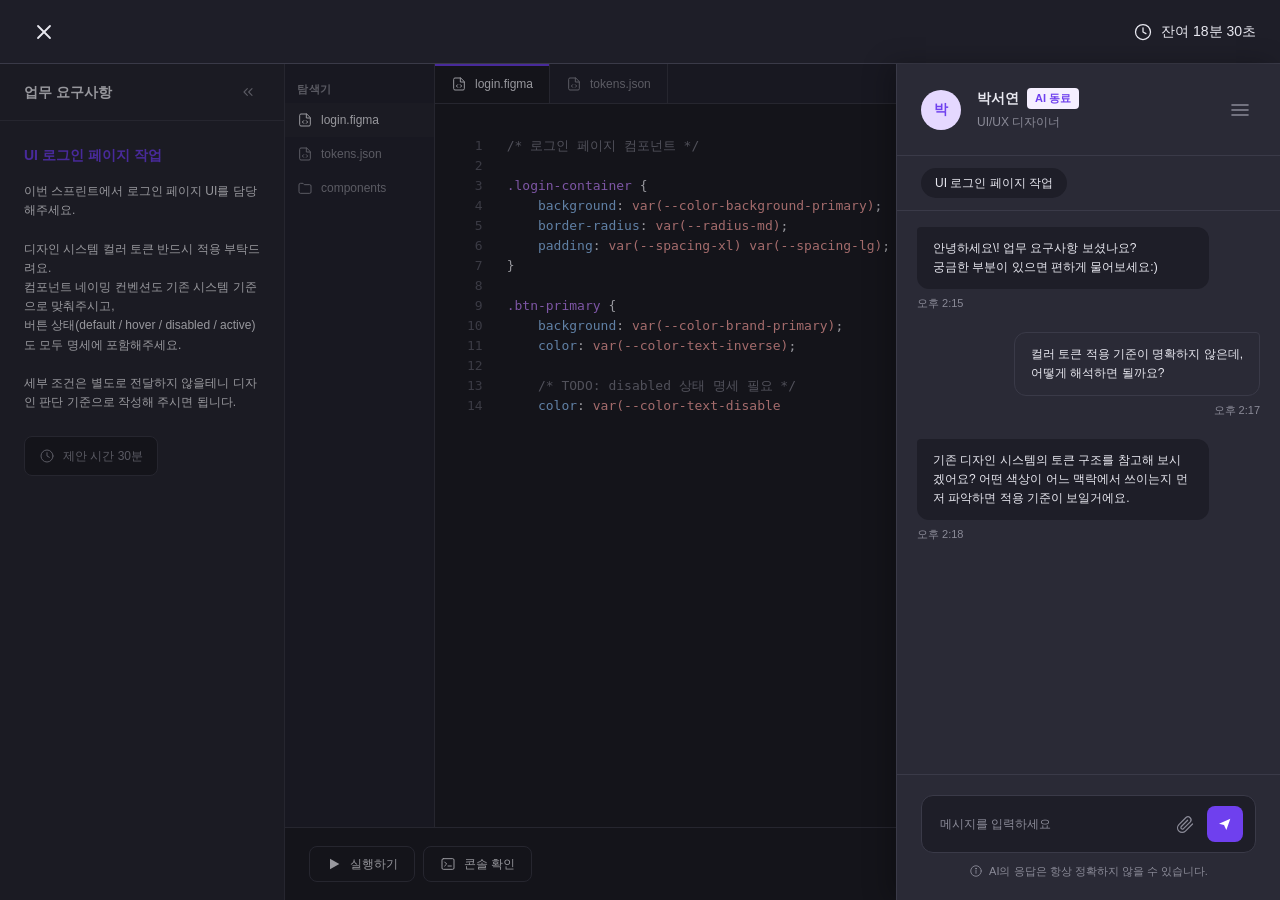
==== AI-chat.html @ 9319af78 "html 파일명 수정" ====
<!DOCTYPE html>
<html lang="ko">
<head>
  <meta charset="UTF-8">
  <meta name="viewport" content="width=device-width, initial-scale=1.0">
  <title>S4 - AI 다이렉트 메시지</title>
  <link rel="stylesheet" href="css/tokens.css">
  <link rel="stylesheet" href="css/common.css">
  <link rel="stylesheet" href="css/s3.css">
  <link rel="stylesheet" href="css/s4.css">
  <link rel="stylesheet" href="css/responsive.css">
</head>
<body>
  <div class="editor-app">
    <header class="editor-navbar">
      <a href="s3-editor.html" class="editor-navbar__close" aria-label="닫기">
        <svg xmlns="http://www.w3.org/2000/svg" class="icon icon-lg" viewBox="0 0 24 24" fill="none" stroke="currentColor" stroke-width="1.8" stroke-linecap="round" stroke-linejoin="round"><line x1="6" y1="6" x2="18" y2="18"/><line x1="18" y1="6" x2="6" y2="18"/></svg>
      </a>
      <div class="editor-navbar__timer">
        <svg xmlns="http://www.w3.org/2000/svg" class="icon" viewBox="0 0 24 24" fill="none" stroke="currentColor" stroke-width="1.5" stroke-linecap="round" stroke-linejoin="round"><circle cx="12" cy="12" r="9"/><polyline points="12 7 12 12 15.5 14"/></svg>
        잔여 18분 30초
      </div>
    </header>

    <div class="editor" style="position: relative;">
      <!-- Requirements Panel -->
      <aside class="editor__req-panel">
        <div class="editor__req-header">
          <h2 class="editor__req-title">업무 요구사항</h2>
          <button class="editor__req-collapse" aria-label="접기">
            <svg xmlns="http://www.w3.org/2000/svg" class="icon icon-sm" viewBox="0 0 24 24" fill="none" stroke="currentColor" stroke-width="1.6" stroke-linecap="round" stroke-linejoin="round"><polyline points="11 17 6 12 11 7"/><polyline points="18 17 13 12 18 7"/></svg>
          </button>
        </div>
        <div class="editor__req-body">
          <h3 class="editor__req-task-title">UI 로그인 페이지 작업</h3>
          <p class="editor__req-task-desc">이번 스프린트에서 로그인 페이지 UI를 담당해주세요.

디자인 시스템 컬러 토큰 반드시 적용 부탁드려요.
컴포넌트 네이밍 컨벤션도 기존 시스템 기준으로 맞춰주시고,
버튼 상태(default / hover / disabled / active)도 모두 명세에 포함해주세요.

세부 조건은 별도로 전달하지 않을테니 디자인 판단 기준으로 작성해 주시면 됩니다.</p>
          <div class="editor__req-time-chip">
            <svg xmlns="http://www.w3.org/2000/svg" class="icon icon-sm" viewBox="0 0 24 24" fill="none" stroke="currentColor" stroke-width="1.5" stroke-linecap="round" stroke-linejoin="round"><circle cx="12" cy="12" r="9"/><polyline points="12 7 12 12 15.5 14"/></svg>
            제안 시간 30분
          </div>
        </div>
      </aside>

      <!-- Main Editor (dimmed) -->
      <section class="editor__main">
        <div class="editor__workspace">
          <nav class="editor__file-tree">
            <div class="editor__file-tree-title">탐색기</div>
            <div class="editor__file-tree-item editor__file-tree-item--active">
              <svg xmlns="http://www.w3.org/2000/svg" class="icon icon-sm" viewBox="0 0 24 24" fill="none" stroke="currentColor" stroke-width="1.5" stroke-linecap="round" stroke-linejoin="round"><path d="M14 3H6a2 2 0 0 0-2 2v14a2 2 0 0 0 2 2h12a2 2 0 0 0 2-2V9zM14 3v6h6"/>
    <path d="m10 13-2 2 2 2m4-4 2 2-2 2"/></svg>
              login.figma
            </div>
            <div class="editor__file-tree-item">
              <svg xmlns="http://www.w3.org/2000/svg" class="icon icon-sm" viewBox="0 0 24 24" fill="none" stroke="currentColor" stroke-width="1.5" stroke-linecap="round" stroke-linejoin="round"><path d="M14 3H6a2 2 0 0 0-2 2v14a2 2 0 0 0 2 2h12a2 2 0 0 0 2-2V9zM14 3v6h6"/>
    <path d="m10 13-2 2 2 2m4-4 2 2-2 2"/></svg>
              tokens.json
            </div>
            <div class="editor__file-tree-item">
              <svg xmlns="http://www.w3.org/2000/svg" class="icon icon-sm" viewBox="0 0 24 24" fill="none" stroke="currentColor" stroke-width="1.5" stroke-linecap="round" stroke-linejoin="round"><path d="M3 7a2 2 0 0 1 2-2h4l2 2h8a2 2 0 0 1 2 2v9a2 2 0 0 1-2 2H5a2 2 0 0 1-2-2z"/></svg>
              components
            </div>
          </nav>

          <div class="editor__pane">
            <div class="editor__tabs">
              <div class="editor__tab editor__tab--active">
                <svg xmlns="http://www.w3.org/2000/svg" class="icon icon-sm" viewBox="0 0 24 24" fill="none" stroke="currentColor" stroke-width="1.5" stroke-linecap="round" stroke-linejoin="round"><path d="M14 3H6a2 2 0 0 0-2 2v14a2 2 0 0 0 2 2h12a2 2 0 0 0 2-2V9zM14 3v6h6"/>
    <path d="m10 13-2 2 2 2m4-4 2 2-2 2"/></svg>
                login.figma
              </div>
              <div class="editor__tab">
                <svg xmlns="http://www.w3.org/2000/svg" class="icon icon-sm" viewBox="0 0 24 24" fill="none" stroke="currentColor" stroke-width="1.5" stroke-linecap="round" stroke-linejoin="round"><path d="M14 3H6a2 2 0 0 0-2 2v14a2 2 0 0 0 2 2h12a2 2 0 0 0 2-2V9zM14 3v6h6"/>
    <path d="m10 13-2 2 2 2m4-4 2 2-2 2"/></svg>
                tokens.json
              </div>
            </div>

            <div class="editor__code-area">
              <div class="editor__code-wrapper">
                <div class="editor__line-numbers">1<br>
2<br>
3<br>
4<br>
5<br>
6<br>
7<br>
8<br>
9<br>
10<br>
11<br>
12<br>
13<br>
14
</div>
                <div class="editor__code"><span class="tok-comment">/* 로그인 페이지 컴포넌트 */</span>

<span class="tok-selector">.login-container</span> {
    <span class="tok-property">background</span>: <span class="tok-value">var(--color-background-primary)</span>;
    <span class="tok-property">border-radius</span>: <span class="tok-value">var(--radius-md)</span>;
    <span class="tok-property">padding</span>: <span class="tok-value">var(--spacing-xl) var(--spacing-lg)</span>;
}

<span class="tok-selector">.btn-primary</span> {
    <span class="tok-property">background</span>: <span class="tok-value">var(--color-brand-primary)</span>;
    <span class="tok-property">color</span>: <span class="tok-value">var(--color-text-inverse)</span>;

    <span class="tok-comment">/* TODO: disabled 상태 명세 필요 */</span>
    <span class="tok-property">color</span>: <span class="tok-value">var(--color-text-disable</span>
</div>
              </div>
            </div>
          </div>
        </div>

        <div class="editor__action-bar">
          <div class="editor__action-group">
            <button class="editor-btn">
              <svg xmlns="http://www.w3.org/2000/svg" class="icon icon-sm" viewBox="0 0 24 24" fill="currentColor"><polygon points="6 4 20 12 6 20 6 4"/></svg>
              실행하기
            </button>
            <button class="editor-btn">
              <svg xmlns="http://www.w3.org/2000/svg" class="icon icon-sm" viewBox="0 0 24 24" fill="none" stroke="currentColor" stroke-width="1.5" stroke-linecap="round" stroke-linejoin="round"><rect x="3" y="4" width="18" height="16" rx="2"/><polyline points="7 9 10 12 7 15"/><line x1="12" y1="15" x2="17" y2="15"/></svg>
              콘솔 확인
            </button>
          </div>
        </div>
      </section>

      <!-- Dim overlay -->
      <div class="editor__dim-overlay"></div>

      <!-- AI Chat Panel -->
      <aside class="aside-chat">
        <header class="aside-chat__header">
          <div class="avatar avatar--purple">박</div>
          <div class="aside-chat__header-info">
            <div class="aside-chat__name-row">
              <span class="aside-chat__name">박서연</span>
              <span class="aside-chat__ai-badge">AI 동료</span>
            </div>
            <div class="aside-chat__role">UI/UX 디자이너</div>
          </div>
          <button class="aside-chat__menu" aria-label="메뉴">
            <svg xmlns="http://www.w3.org/2000/svg" class="icon icon-lg" viewBox="0 0 24 24" fill="none" stroke="currentColor" stroke-width="1.6" stroke-linecap="round" stroke-linejoin="round"><line x1="4" y1="7" x2="20" y2="7"/><line x1="4" y1="12" x2="20" y2="12"/><line x1="4" y1="17" x2="20" y2="17"/></svg>
          </button>
        </header>

        <div class="aside-chat__context-chip">
          <span class="aside-chat__context-chip-inner">UI 로그인 페이지 작업</span>
        </div>

        <div class="aside-chat__body">
          <div class="chat-msg chat-msg--ai">
            <div class="chat-msg__bubble">안녕하세요\! 업무 요구사항 보셨나요?<br>궁금한 부분이 있으면 편하게 물어보세요:)</div>
            <div class="chat-msg__time">오후 2:15</div>
          </div>
          <div class="chat-msg chat-msg--user">
            <div class="chat-msg__bubble">컬러 토큰 적용 기준이 명확하지 않은데,<br>어떻게 해석하면 될까요?</div>
            <div class="chat-msg__time">오후 2:17</div>
          </div>
          <div class="chat-msg chat-msg--ai">
            <div class="chat-msg__bubble">기존 디자인 시스템의 토큰 구조를 참고해 보시겠어요? 어떤 색상이 어느 맥락에서 쓰이는지 먼저 파악하면 적용 기준이 보일거에요.</div>
            <div class="chat-msg__time">오후 2:18</div>
          </div>
        </div>

        <div class="aside-chat__input-bar">
          <div class="aside-chat__input-box">
            <input type="text" class="aside-chat__input" placeholder="메시지를 입력하세요">
            <button class="aside-chat__attach-btn" aria-label="파일 첨부">
              <svg xmlns="http://www.w3.org/2000/svg" class="icon" viewBox="0 0 24 24" fill="none" stroke="currentColor" stroke-width="1.5" stroke-linecap="round" stroke-linejoin="round"><path d="m21 12-8.5 8.5a5.5 5.5 0 1 1-7.8-7.8l8.5-8.5a3.7 3.7 0 0 1 5.2 5.2l-8.5 8.5a1.9 1.9 0 0 1-2.6-2.6l7.8-7.8"/></svg>
            </button>
            <button class="aside-chat__send-btn" aria-label="전송">
              <svg xmlns="http://www.w3.org/2000/svg" class="icon icon-sm" viewBox="0 0 24 24" fill="currentColor"><path d="M3 11.5 20 4 14 21l-3.5-7.5L3 11.5Z"/></svg>
            </button>
          </div>
          <div class="aside-chat__disclaimer">
            <svg xmlns="http://www.w3.org/2000/svg" class="icon icon-xs" viewBox="0 0 24 24" fill="none" stroke="currentColor" stroke-width="1.5" stroke-linecap="round" stroke-linejoin="round"><circle cx="12" cy="12" r="9"/><line x1="12" y1="11" x2="12" y2="16"/><circle cx="12" cy="8" r="0.8" fill="currentColor"/></svg>
            AI의 응답은 항상 정확하지 않을 수 있습니다.
          </div>
        </div>
      </aside>
    </div>
  </div>
  <script src="js/main.js"></script>
</body>
</html>
---- css/tokens.css ----
/* ============================================
   Design Tokens - TEOS (Codeit)
   Figma 기반 컬러/스페이싱/타이포그래피 변수
   ============================================ */

:root {
  /* ---------- Brand Colors ---------- */
  --color-brand-primary: #6F40EE;
  --color-brand-primary-hover: #5A2BD4;
  --color-brand-primary-light: #EDE4FF;
  --color-brand-primary-bg: #F5EFFF;

  /* ---------- Semantic Colors ---------- */
  --color-background-primary: #FFFFFF;
  --color-background-secondary: #F7F8FA;
  --color-background-tertiary: #F2F2F5;
  --color-background-muted: #FAFAFC;

  /* ---------- Text Colors ---------- */
  --color-text-primary: #1E1E25;
  --color-text-secondary: #50505A;
  --color-text-tertiary: #84848F;
  --color-text-disable: #B5B5BE;
  --color-text-inverse: #FFFFFF;
  --color-text-brand: #6F40EE;

  /* ---------- Border Colors ---------- */
  --color-border-default: #E5E5EC;
  --color-border-subtle: #F0F0F3;
  --color-border-strong: #C7C7CF;

  /* ---------- Status Colors ---------- */
  --color-success: #12B76A;
  --color-success-bg: #D8F5E6;
  --color-warning: #F79009;
  --color-warning-bg: #FFEDD5;
  --color-danger: #EF4444;
  --color-danger-bg: #FEE4E2;
  --color-info: #3B82F6;
  --color-info-bg: #E0EFFF;

  /* ---------- Editor Dark Theme ---------- */
  --color-editor-bg: #1E1E28;
  --color-editor-panel: #2A2A36;
  --color-editor-sidebar: #252532;
  --color-editor-border: #3A3A48;
  --color-editor-text: #E8E8F0;
  --color-editor-text-dim: #8B8B98;
  --color-editor-tab-active: #1E1E28;
  --color-editor-tab-inactive: #2A2A36;
  --color-editor-line-number: #5A5A68;
  --color-syntax-comment: #7C7C8A;
  --color-syntax-keyword: #C084FC;
  --color-syntax-property: #93C5FD;
  --color-syntax-value: #FCA5A5;
  --color-syntax-string: #A5D6A7;

  /* ---------- Spacing ---------- */
  --spacing-xs: 4px;
  --spacing-sm: 8px;
  --spacing-md: 12px;
  --spacing-lg: 16px;
  --spacing-xl: 24px;
  --spacing-2xl: 32px;
  --spacing-3xl: 48px;

  /* ---------- Radius ---------- */
  --radius-sm: 4px;
  --radius-md: 8px;
  --radius-lg: 12px;
  --radius-xl: 16px;
  --radius-2xl: 20px;
  --radius-full: 9999px;

  /* ---------- Typography ---------- */
  --font-family-sans: 'Pretendard', -apple-system, BlinkMacSystemFont, 'Noto Sans KR', 'Segoe UI', Roboto, sans-serif;
  --font-family-mono: 'JetBrains Mono', 'Menlo', 'Consolas', monospace;

  --font-size-xs: 11px;
  --font-size-sm: 12px;
  --font-size-md: 14px;
  --font-size-base: 15px;
  --font-size-lg: 16px;
  --font-size-xl: 18px;
  --font-size-2xl: 20px;
  --font-size-3xl: 24px;
  --font-size-4xl: 28px;

  --font-weight-regular: 400;
  --font-weight-medium: 500;
  --font-weight-semibold: 600;
  --font-weight-bold: 700;

  --line-height-tight: 1.2;
  --line-height-normal: 1.5;
  --line-height-relaxed: 1.6;

  /* ---------- Shadow ---------- */
  --shadow-sm: 0 1px 2px rgba(0, 0, 0, 0.04);
  --shadow-md: 0 2px 8px rgba(0, 0, 0, 0.06);
  --shadow-lg: 0 4px 16px rgba(0, 0, 0, 0.08);
  --shadow-xl: 0 8px 24px rgba(0, 0, 0, 0.12);

  /* ---------- Transition ---------- */
  --transition-fast: 0.15s ease;
  --transition-base: 0.2s ease;

  /* ---------- Layout ---------- */
  --layout-gnb-height: 98px;
  --layout-navbar-height: 38px;
  --layout-subgnb-height: 60px;
  --layout-sidebar-width: 222px;
  --layout-max-width: 1280px;
}
---- css/common.css ----
/* ============================================
   Common / Shared Styles (Reset + Components)
   ============================================ */

* { box-sizing: border-box; }

html, body {
  margin: 0;
  padding: 0;
  font-family: var(--font-family-sans);
  font-size: var(--font-size-md);
  color: var(--color-text-primary);
  background: var(--color-background-secondary);
  line-height: var(--line-height-normal);
  -webkit-font-smoothing: antialiased;
  -moz-osx-font-smoothing: grayscale;
}

button { font-family: inherit; cursor: pointer; }

a { color: inherit; text-decoration: none; }

ul { list-style: none; padding: 0; margin: 0; }

.icon { width: 20px; height: 20px; flex-shrink: 0; display: inline-block; }
.icon-sm { width: 16px; height: 16px; }
.icon-xs { width: 14px; height: 14px; }
.icon-lg { width: 24px; height: 24px; }

/* ---------- Layout ---------- */
.app {
  display: flex;
  flex-direction: column;
  min-height: 100vh;
  background: var(--color-background-primary);
}

.app__body {
  display: flex;
  flex: 1;
  min-height: calc(100vh - var(--layout-gnb-height));
}

.app__main {
  flex: 1;
  background: var(--color-background-secondary);
  overflow-x: auto;
}

/* ============================================
   GNB (Global Navigation Bar)
   ============================================ */
.gnb {
  height: var(--layout-gnb-height);
  background: var(--color-background-primary);
  border-bottom: 1px solid var(--color-border-default);
  display: flex;
  flex-direction: column;
}

.gnb__top {
  height: var(--layout-navbar-height);
  padding: 0 24px;
  display: flex;
  align-items: center;
}

.gnb__top .gnb__logo {
  font-size: 18px;
  margin-right: 0;
}

/* 로고 다음의 첫 링크를 오른쪽 끝으로 밀어 로고는 좌측, 유틸리티는 우측 정렬 */
.gnb__logo + .gnb__top-link { margin-left: auto; }

.gnb__top-link {
  font-size: var(--font-size-sm);
  color: var(--color-text-tertiary);
  margin-left: 16px;
}
.gnb__top-link:hover { color: var(--color-text-primary); }

.gnb__main {
  width: 100%;
  height: var(--layout-subgnb-height);
  padding: 0 24px;
  display: flex;
  align-items: center;
  gap: 24px;
}

/* 메뉴(.gnb__menu)를 오른쪽으로 밀어 멤버십 안내 버튼(.gnb__actions) 바로 좌측에 붙이고,
   메뉴와 액션 사이 간격을 20px로 맞춤 (gnb__main gap 24px - 4px = 20px) */
.gnb__menu { margin-left: auto; }
.gnb__menu + .gnb__actions { margin-left: -4px; }

.gnb__logo {
  font-size: 22px;
  font-weight: var(--font-weight-bold);
  color: var(--color-brand-primary);
  letter-spacing: -0.5px;
  margin-right: 8px;
}
.gnb__logo::after { content: ':'; color: var(--color-brand-primary); }

.gnb__dropdown {
  display: flex;
  align-items: center;
  gap: 4px;
  font-size: var(--font-size-md);
  color: var(--color-text-primary);
  font-weight: var(--font-weight-medium);
  background: none;
  border: none;
  padding: 6px 8px;
  border-radius: var(--radius-md);
  transition: background var(--transition-fast);
}
.gnb__dropdown:hover { background: var(--color-background-tertiary); }
.gnb__dropdown .icon { width: 14px; height: 14px; color: var(--color-text-tertiary); }

.gnb__tag {
  background: var(--color-brand-primary-bg);
  color: var(--color-brand-primary);
  font-size: var(--font-size-xs);
  font-weight: var(--font-weight-semibold);
  padding: 4px 8px;
  border-radius: var(--radius-sm);
  margin-right: 4px;
}
.gnb__tag-label { color: var(--color-text-primary); font-weight: var(--font-weight-semibold); font-size: var(--font-size-sm); }
/* 국비 태그와 단기 완성 사이 간격 8px: gnb__main gap(24px) + .gnb__tag margin-right(4px) + (-20px) = 8px */
.gnb__tag + .gnb__tag-label { margin-left: -20px; }

.gnb__search {
  flex: 1;
  max-width: 420px;
  position: relative;
}
.gnb__search-input {
  width: 100%;
  height: 40px;
  background: var(--color-background-secondary);
  border: 1px solid transparent;
  border-radius: var(--radius-md);
  padding: 0 12px 0 40px;
  font-size: var(--font-size-md);
  color: var(--color-text-primary);
  outline: none;
  transition: all var(--transition-fast);
}
.gnb__search-input::placeholder { color: var(--color-text-tertiary); }
.gnb__search-input:focus {
  background: var(--color-background-primary);
  border-color: var(--color-brand-primary);
}
.gnb__search-icon {
  position: absolute;
  left: 14px;
  top: 50%;
  transform: translateY(-50%);
  color: var(--color-text-tertiary);
  pointer-events: none;
}

.gnb__menu {
  display: flex;
  gap: 20px;
  align-items: center;
}
.gnb__menu-link {
  font-size: var(--font-size-md);
  color: var(--color-text-primary);
  font-weight: var(--font-weight-medium);
  padding: 6px 4px;
  transition: color var(--transition-fast);
}
.gnb__menu-link:hover { color: var(--color-brand-primary); }

.gnb__actions {
  display: flex;
  align-items: center;
  gap: 16px;
}
.gnb__btn-primary {
  height: 36px;
  padding: 0 14px;
  background: var(--color-brand-primary);
  color: var(--color-text-inverse);
  border: none;
  border-radius: var(--radius-md);
  font-size: var(--font-size-md);
  font-weight: var(--font-weight-semibold);
  transition: background var(--transition-fast);
}
.gnb__btn-primary:hover { background: var(--color-brand-primary-hover); }

.gnb__icon-btn {
  width: 36px;
  height: 36px;
  border: none;
  background: none;
  color: var(--color-text-secondary);
  display: inline-flex;
  align-items: center;
  justify-content: center;
  border-radius: var(--radius-md);
  position: relative;
  transition: background var(--transition-fast);
}
.gnb__icon-btn:hover { background: var(--color-background-tertiary); }

.gnb__avatar {
  width: 36px;
  height: 36px;
  border-radius: var(--radius-full);
  background: #D9D9E1;
  display: inline-flex;
  align-items: center;
  justify-content: center;
  color: #fff;
  font-weight: var(--font-weight-semibold);
}

/* ============================================
   Sidebar
   ============================================ */
.sidebar {
  width: var(--layout-sidebar-width);
  background: var(--color-background-primary);
  border-right: 1px solid var(--color-border-default);
  padding: 24px 16px;
  flex-shrink: 0;
}

.sidebar__item {
  display: flex;
  align-items: center;
  gap: 12px;
  height: 40px;
  padding: 0 16px;
  border-radius: var(--radius-md);
  color: var(--color-text-secondary);
  font-size: var(--font-size-md);
  font-weight: var(--font-weight-medium);
  cursor: pointer;
  margin-bottom: 4px;
  transition: background var(--transition-fast), color var(--transition-fast);
}
.sidebar__item:hover { background: var(--color-background-secondary); color: var(--color-text-primary); }
.sidebar__item--active {
  background: var(--color-brand-primary-bg);
  color: var(--color-brand-primary);
  font-weight: var(--font-weight-semibold);
}
.sidebar__item .icon { color: inherit; }
.sidebar__badge {
  margin-left: auto;
  min-width: 18px;
  height: 18px;
  padding: 0 6px;
  background: var(--color-brand-primary);
  color: var(--color-text-inverse);
  border-radius: var(--radius-full);
  font-size: var(--font-size-xs);
  font-weight: var(--font-weight-bold);
  display: inline-flex;
  align-items: center;
  justify-content: center;
}

/* ============================================
   Buttons
   ============================================ */
.btn {
  display: inline-flex;
  align-items: center;
  justify-content: center;
  gap: 8px;
  padding: 0 16px;
  height: 40px;
  border-radius: var(--radius-md);
  font-size: var(--font-size-md);
  font-weight: var(--font-weight-semibold);
  border: 1px solid transparent;
  background: transparent;
  cursor: pointer;
  transition: all var(--transition-fast);
  white-space: nowrap;
}

.btn--primary { background: var(--color-brand-primary); color: var(--color-text-inverse); }
.btn--primary:hover { background: var(--color-brand-primary-hover); }

.btn--secondary {
  background: var(--color-background-primary);
  color: var(--color-text-primary);
  border-color: var(--color-border-default);
}
.btn--secondary:hover { border-color: var(--color-brand-primary); color: var(--color-brand-primary); }

.btn--ghost { background: transparent; color: var(--color-text-secondary); }
.btn--ghost:hover { background: var(--color-background-tertiary); color: var(--color-text-primary); }

.btn--sm { height: 32px; padding: 0 12px; font-size: var(--font-size-sm); }
.btn--lg { height: 48px; padding: 0 24px; font-size: var(--font-size-lg); }
.btn--pill { border-radius: var(--radius-full); }

/* ============================================
   Avatar
   ============================================ */
.avatar {
  width: 40px;
  height: 40px;
  border-radius: var(--radius-full);
  display: inline-flex;
  align-items: center;
  justify-content: center;
  font-size: var(--font-size-md);
  font-weight: var(--font-weight-bold);
  color: var(--color-text-inverse);
  flex-shrink: 0;
}
.avatar--sm { width: 32px; height: 32px; font-size: var(--font-size-sm); }
.avatar--lg { width: 48px; height: 48px; font-size: var(--font-size-lg); }
.avatar--blue { background: #C9DDFF; color: #3B6DE0; }
.avatar--purple { background: #E5D8FF; color: #6F40EE; }
.avatar--green { background: #CBEFDC; color: #12B76A; }
.avatar--orange { background: #FFDBB0; color: #E07E00; }
.avatar--gray { background: #E5E5EC; color: #50505A; }

/* ============================================
   Chips / Tags
   ============================================ */
.chip {
  display: inline-flex;
  align-items: center;
  gap: 4px;
  padding: 6px 12px;
  border: 1px solid var(--color-border-default);
  border-radius: var(--radius-full);
  background: var(--color-background-primary);
  font-size: var(--font-size-sm);
  color: var(--color-text-secondary);
  font-weight: var(--font-weight-medium);
  cursor: pointer;
  transition: all var(--transition-fast);
}
.chip:hover { border-color: var(--color-brand-primary); color: var(--color-brand-primary); }
.chip--active { background: var(--color-brand-primary-bg); color: var(--color-brand-primary); border-color: var(--color-brand-primary-light); }

.tag {
  display: inline-flex;
  align-items: center;
  padding: 2px 8px;
  font-size: var(--font-size-xs);
  font-weight: var(--font-weight-semibold);
  border-radius: var(--radius-sm);
  line-height: 1.5;
}
.tag--success { background: var(--color-success-bg); color: var(--color-success); }
.tag--warning { background: var(--color-warning-bg); color: var(--color-warning); }
.tag--info { background: var(--color-info-bg); color: var(--color-info); }
.tag--brand { background: var(--color-brand-primary-bg); color: var(--color-brand-primary); }
.tag--neutral { background: var(--color-background-tertiary); color: var(--color-text-secondary); }

/* ============================================
   Card
   ============================================ */
.card {
  background: var(--color-background-primary);
  border: 1px solid var(--color-border-default);
  border-radius: var(--radius-lg);
}

/* ============================================
   Tabs (Status Tabs)
   ============================================ */
.tabs {
  display: flex;
  gap: 8px;
  border-bottom: 1px solid var(--color-border-default);
}
.tabs__item {
  padding: 10px 20px;
  font-size: var(--font-size-md);
  font-weight: var(--font-weight-medium);
  color: var(--color-text-tertiary);
  border-bottom: 2px solid transparent;
  cursor: pointer;
  transition: all var(--transition-fast);
}
.tabs__item:hover { color: var(--color-text-primary); }
.tabs__item--active {
  color: var(--color-brand-primary);
  border-bottom-color: var(--color-brand-primary);
  font-weight: var(--font-weight-semibold);
}

/* ============================================
   Misc utility
   ============================================ */
.divider { height: 1px; background: var(--color-border-default); width: 100%; }
.text-muted { color: var(--color-text-tertiary); }
.text-meta { font-size: var(--font-size-sm); color: var(--color-text-tertiary); }
---- css/s3.css ----
/* ============================================
   S3 - Editor (에디터) + S4 shared
   ============================================ */

.editor-app {
  height: 100vh;
  min-height: 100vh;
  display: flex;
  flex-direction: column;
  background: var(--color-editor-bg);
  color: var(--color-editor-text);
  font-family: var(--font-family-sans);
}

.editor-navbar {
  height: 64px;
  padding: 0 24px;
  display: flex;
  align-items: center;
  justify-content: space-between;
  border-bottom: 1px solid var(--color-editor-border);
  background: var(--color-editor-bg);
  flex-shrink: 0;
}

.editor-navbar__close {
  width: 40px;
  height: 40px;
  display: inline-flex;
  align-items: center;
  justify-content: center;
  background: none;
  border: none;
  color: var(--color-editor-text);
  border-radius: var(--radius-md);
  cursor: pointer;
  transition: background var(--transition-fast);
}
.editor-navbar__close:hover { background: var(--color-editor-panel); }

.editor-navbar__timer {
  display: inline-flex;
  align-items: center;
  gap: 8px;
  color: var(--color-editor-text);
  font-size: var(--font-size-md);
  font-weight: var(--font-weight-medium);
}

.editor {
  flex: 1;
  display: flex;
  min-height: 0;
}

/* Left: Requirements panel */
.editor__req-panel {
  width: 285px;
  background: var(--color-editor-panel);
  border-right: 1px solid var(--color-editor-border);
  display: flex;
  flex-direction: column;
  flex-shrink: 0;
}

.editor__req-header {
  padding: 16px 24px;
  display: flex;
  align-items: center;
  justify-content: space-between;
  border-bottom: 1px solid var(--color-editor-border);
}
.editor__req-title {
  font-size: var(--font-size-md);
  font-weight: var(--font-weight-semibold);
  color: var(--color-editor-text);
  margin: 0;
}
.editor__req-collapse {
  background: none;
  border: none;
  color: var(--color-editor-text-dim);
  cursor: pointer;
  padding: 4px;
  display: inline-flex;
  align-items: center;
  justify-content: center;
  border-radius: var(--radius-sm);
}
.editor__req-collapse:hover { background: var(--color-editor-bg); color: var(--color-editor-text); }

.editor__req-body {
  padding: 24px;
  flex: 1;
  overflow-y: auto;
}

.editor__req-task-title {
  color: var(--color-brand-primary);
  font-size: var(--font-size-md);
  font-weight: var(--font-weight-bold);
  margin: 0 0 16px;
}
.editor__req-task-desc {
  font-size: var(--font-size-sm);
  color: var(--color-editor-text);
  line-height: var(--line-height-relaxed);
  margin: 0 0 24px;
  white-space: pre-line;
}

.editor__req-time-chip {
  display: inline-flex;
  align-items: center;
  gap: 8px;
  padding: 10px 14px;
  background: var(--color-editor-bg);
  border: 1px solid var(--color-editor-border);
  border-radius: var(--radius-md);
  color: var(--color-editor-text-dim);
  font-size: var(--font-size-sm);
}

/* Middle: Code editor */
.editor__main {
  flex: 1;
  display: flex;
  flex-direction: column;
  min-width: 0;
  background: var(--color-editor-bg);
}

.editor__file-tree {
  width: 150px;
  background: var(--color-editor-sidebar);
  border-right: 1px solid var(--color-editor-border);
  flex-shrink: 0;
  padding: 12px 0;
}
.editor__file-tree-title {
  padding: 5px 12px;
  font-size: var(--font-size-xs);
  color: var(--color-editor-text-dim);
  text-transform: uppercase;
  letter-spacing: 0.5px;
  font-weight: var(--font-weight-semibold);
}
.editor__file-tree-item {
  display: flex;
  align-items: center;
  gap: 8px;
  padding: 8px 12px;
  font-size: var(--font-size-sm);
  color: var(--color-editor-text-dim);
  cursor: pointer;
  transition: background var(--transition-fast);
}
.editor__file-tree-item:hover { background: var(--color-editor-panel); color: var(--color-editor-text); }
.editor__file-tree-item--active { color: var(--color-editor-text); background: var(--color-editor-panel); }

/* Row wrapper: tree + pane */
.editor__workspace {
  flex: 1;
  display: flex;
  min-height: 0;
}

.editor__pane {
  flex: 1;
  display: flex;
  flex-direction: column;
  min-width: 0;
}

.editor__tabs {
  height: 40px;
  display: flex;
  border-bottom: 1px solid var(--color-editor-border);
  background: var(--color-editor-sidebar);
  flex-shrink: 0;
}
.editor__tab {
  padding: 0 16px;
  display: inline-flex;
  align-items: center;
  gap: 8px;
  font-size: var(--font-size-sm);
  color: var(--color-editor-text-dim);
  cursor: pointer;
  border-right: 1px solid var(--color-editor-border);
  transition: background var(--transition-fast);
  position: relative;
}
.editor__tab:hover { background: var(--color-editor-panel); }
.editor__tab--active {
  background: var(--color-editor-tab-active);
  color: var(--color-editor-text);
}
.editor__tab--active::after {
  content: '';
  position: absolute;
  left: 0; right: 0; top: 0;
  height: 2px;
  background: var(--color-brand-primary);
}

.editor__code-area {
  flex: 1;
  padding: 32px;
  font-family: var(--font-family-mono);
  font-size: 13px;
  line-height: 20px;
  overflow: auto;
  position: relative;
  color: var(--color-editor-text);
}

.editor__code-wrapper {
  display: flex;
  gap: 24px;
}
.editor__line-numbers {
  color: var(--color-editor-line-number);
  text-align: right;
  user-select: none;
  flex-shrink: 0;
}
.editor__code { flex: 1; white-space: pre; }
.editor__code .tok-comment { color: var(--color-syntax-comment); }
.editor__code .tok-selector { color: var(--color-syntax-keyword); }
.editor__code .tok-property { color: var(--color-syntax-property); }
.editor__code .tok-value { color: var(--color-syntax-value); }
.editor__code .tok-string { color: var(--color-syntax-string); }

.editor__floating-ai {
  position: absolute;
  right: 32px;
  bottom: 32px;
  display: inline-flex;
  align-items: center;
  gap: 10px;
  padding: 12px 16px 12px 20px;
  background: var(--color-brand-primary);
  color: #fff;
  border-radius: var(--radius-full);
  border: none;
  font-size: var(--font-size-md);
  font-weight: var(--font-weight-semibold);
  cursor: pointer;
  box-shadow: 0 6px 20px rgba(111, 64, 238, 0.4);
  transition: all var(--transition-fast);
  z-index: 5;
}
.editor__floating-ai:hover { background: var(--color-brand-primary-hover); transform: translateY(-1px); }
.editor__floating-ai-bubble {
  width: 32px;
  height: 32px;
  border-radius: var(--radius-full);
  background: rgba(255, 255, 255, 0.2);
  display: inline-flex;
  align-items: center;
  justify-content: center;
}

/* Bottom action bar */
.editor__action-bar {
  height: 73px;
  padding: 16px 24px;
  display: flex;
  align-items: center;
  justify-content: space-between;
  border-top: 1px solid var(--color-editor-border);
  background: var(--color-editor-bg);
  flex-shrink: 0;
}
.editor__action-group { display: flex; gap: 8px; }

.editor-btn {
  display: inline-flex;
  align-items: center;
  gap: 8px;
  height: 36px;
  padding: 0 16px;
  border-radius: var(--radius-md);
  border: 1px solid var(--color-editor-border);
  background: transparent;
  color: var(--color-editor-text);
  font-size: var(--font-size-sm);
  font-weight: var(--font-weight-medium);
  cursor: pointer;
  transition: all var(--transition-fast);
}
.editor-btn:hover { background: var(--color-editor-panel); border-color: var(--color-editor-text-dim); }

.editor-btn--primary {
  background: var(--color-brand-primary);
  border-color: var(--color-brand-primary);
  color: #fff;
  height: 40px;
  font-size: var(--font-size-md);
  font-weight: var(--font-weight-semibold);
}
.editor-btn--primary:hover { background: var(--color-brand-primary-hover); border-color: var(--color-brand-primary-hover); }

.editor-btn--ghost {
  border-color: var(--color-editor-border);
  height: 40px;
  font-size: var(--font-size-md);
}
---- css/s4.css ----
/* ============================================
   S4 - AI Direct Message (extends s3)
   ============================================ */

.editor__dim-overlay {
  position: absolute;
  inset: 0;
  background: rgba(0, 0, 0, 0.35);
  pointer-events: none;
  z-index: 10;
}

.aside-chat {
  position: absolute;
  right: 0;
  top: 0;
  bottom: 0;
  width: 384px;
  background: var(--color-editor-panel);
  border-left: 1px solid var(--color-editor-border);
  display: flex;
  flex-direction: column;
  z-index: 20;
  box-shadow: -8px 0 24px rgba(0, 0, 0, 0.25);
}

.aside-chat__header {
  padding: 24px;
  display: flex;
  align-items: center;
  gap: 16px;
  border-bottom: 1px solid var(--color-editor-border);
}
.aside-chat__header-info { flex: 1; }
.aside-chat__name-row {
  display: flex;
  align-items: center;
  gap: 8px;
  margin-bottom: 4px;
}
.aside-chat__name {
  font-size: var(--font-size-md);
  font-weight: var(--font-weight-bold);
  color: var(--color-editor-text);
}
.aside-chat__ai-badge {
  background: var(--color-brand-primary-bg);
  color: var(--color-brand-primary);
  font-size: var(--font-size-xs);
  font-weight: var(--font-weight-bold);
  padding: 2px 8px;
  border-radius: var(--radius-sm);
}
.aside-chat__role {
  font-size: var(--font-size-sm);
  color: var(--color-editor-text-dim);
}
.aside-chat__menu {
  background: none;
  border: none;
  color: var(--color-editor-text-dim);
  cursor: pointer;
  padding: 4px;
  display: inline-flex;
}
.aside-chat__menu:hover { color: var(--color-editor-text); }

.aside-chat__context-chip {
  padding: 12px 24px;
  border-bottom: 1px solid var(--color-editor-border);
}
.aside-chat__context-chip-inner {
  display: inline-flex;
  align-items: center;
  padding: 6px 14px;
  border-radius: var(--radius-full);
  background: var(--color-editor-bg);
  color: var(--color-editor-text);
  font-size: var(--font-size-sm);
}

.aside-chat__body {
  flex: 1;
  padding: 16px 20px;
  overflow-y: auto;
  display: flex;
  flex-direction: column;
  gap: 20px;
}

.chat-msg { max-width: 85%; }
.chat-msg__bubble {
  padding: 12px 16px;
  border-radius: var(--radius-lg);
  font-size: var(--font-size-sm);
  line-height: var(--line-height-relaxed);
}
.chat-msg__time {
  font-size: var(--font-size-xs);
  color: var(--color-editor-text-dim);
  margin-top: 6px;
}

.chat-msg--ai .chat-msg__bubble {
  background: var(--color-editor-bg);
  color: var(--color-editor-text);
  border-top-left-radius: var(--radius-sm);
}

.chat-msg--user {
  align-self: flex-end;
}
.chat-msg--user .chat-msg__bubble {
  background: transparent;
  color: var(--color-editor-text);
  border: 1px solid var(--color-editor-border);
  border-top-right-radius: var(--radius-sm);
}
.chat-msg--user .chat-msg__time { text-align: right; }

.aside-chat__input-bar {
  padding: 20px 24px 16px;
  border-top: 1px solid var(--color-editor-border);
}
.aside-chat__input-box {
  background: var(--color-editor-bg);
  border: 1px solid var(--color-editor-border);
  border-radius: var(--radius-lg);
  padding: 10px 12px 10px 16px;
  display: flex;
  align-items: center;
  gap: 8px;
}
.aside-chat__input {
  flex: 1;
  background: none;
  border: none;
  outline: none;
  color: var(--color-editor-text);
  font-size: var(--font-size-sm);
  font-family: inherit;
}
.aside-chat__input::placeholder { color: var(--color-editor-text-dim); }

.aside-chat__attach-btn {
  background: none;
  border: none;
  color: var(--color-editor-text-dim);
  cursor: pointer;
  padding: 4px;
  display: inline-flex;
}
.aside-chat__send-btn {
  width: 36px;
  height: 36px;
  border-radius: var(--radius-md);
  background: var(--color-brand-primary);
  color: #fff;
  border: none;
  display: inline-flex;
  align-items: center;
  justify-content: center;
  cursor: pointer;
  transition: background var(--transition-fast);
}
.aside-chat__send-btn:hover { background: var(--color-brand-primary-hover); }

.aside-chat__disclaimer {
  margin-top: 10px;
  text-align: center;
  font-size: var(--font-size-xs);
  color: var(--color-editor-text-dim);
  display: inline-flex;
  align-items: center;
  gap: 6px;
  width: 100%;
  justify-content: center;
}
---- css/responsive.css ----
/* ============================================
   Responsive - Mobile/Tablet adaptations
   ============================================ */

/* Tablet & below */
@media (max-width: 1024px) {
  .gnb__menu { gap: 12px; }
  .gnb__menu-link { font-size: var(--font-size-sm); }
  .gnb__top-link { display: none; }
  .gnb__search { max-width: 280px; }
}

/* Small tablet */
@media (max-width: 840px) {
  .gnb__top { display: none; }
  .gnb { height: var(--layout-subgnb-height); }
  :root { --layout-gnb-height: 60px; }
  .gnb__main { gap: 12px; padding: 0 16px; }
  .gnb__dropdown, .gnb__tag { display: none; }
  .gnb__menu { display: none; }

  .sidebar {
    position: fixed;
    left: 0;
    top: var(--layout-gnb-height);
    bottom: 0;
    z-index: 50;
    transform: translateX(-100%);
    transition: transform var(--transition-base);
  }
  .sidebar.is-open { transform: translateX(0); }

  .app__body { flex-direction: column; }
}

/* Mobile */
@media (max-width: 640px) {
  .gnb__search { max-width: none; flex: 1; }
  .gnb__main > :not(.gnb__logo):not(.gnb__search):not(.gnb__actions) { display: none; }
  .gnb__actions .gnb__btn-primary { display: none; }

  /* Pages */
  .page-content { padding: 16px \!important; }

  /* S1 */
  .inbox__header { padding: 0 \!important; }
  .inbox__item { flex-wrap: wrap; }
  .inbox__item-meta { width: 100%; justify-content: flex-end; margin-top: 8px; }

  /* S2/S5 */
  .detail { padding: 16px \!important; }
  .detail-card { margin: 0 \!important; }
  .cta-bar { flex-direction: column; align-items: stretch \!important; gap: 16px; }

  /* S3/S4 Editor - becomes single column */
  .editor { flex-direction: column \!important; height: auto \!important; }
  .editor__req-panel { width: 100% \!important; height: auto \!important; }
  .editor__file-tree { display: none; }
  .editor__main { min-height: 400px; }

  /* S4 chat */
  .aside-chat {
    position: fixed \!important;
    inset: 0;
    width: 100% \!important;
  }

  /* S6 portfolio */
  .portfolio__stat-row { grid-template-columns: 1fr \!important; }
  .portfolio__strengths-row { grid-template-columns: 1fr \!important; }
  .portfolio__progress-row { grid-template-columns: 1fr \!important; }
}
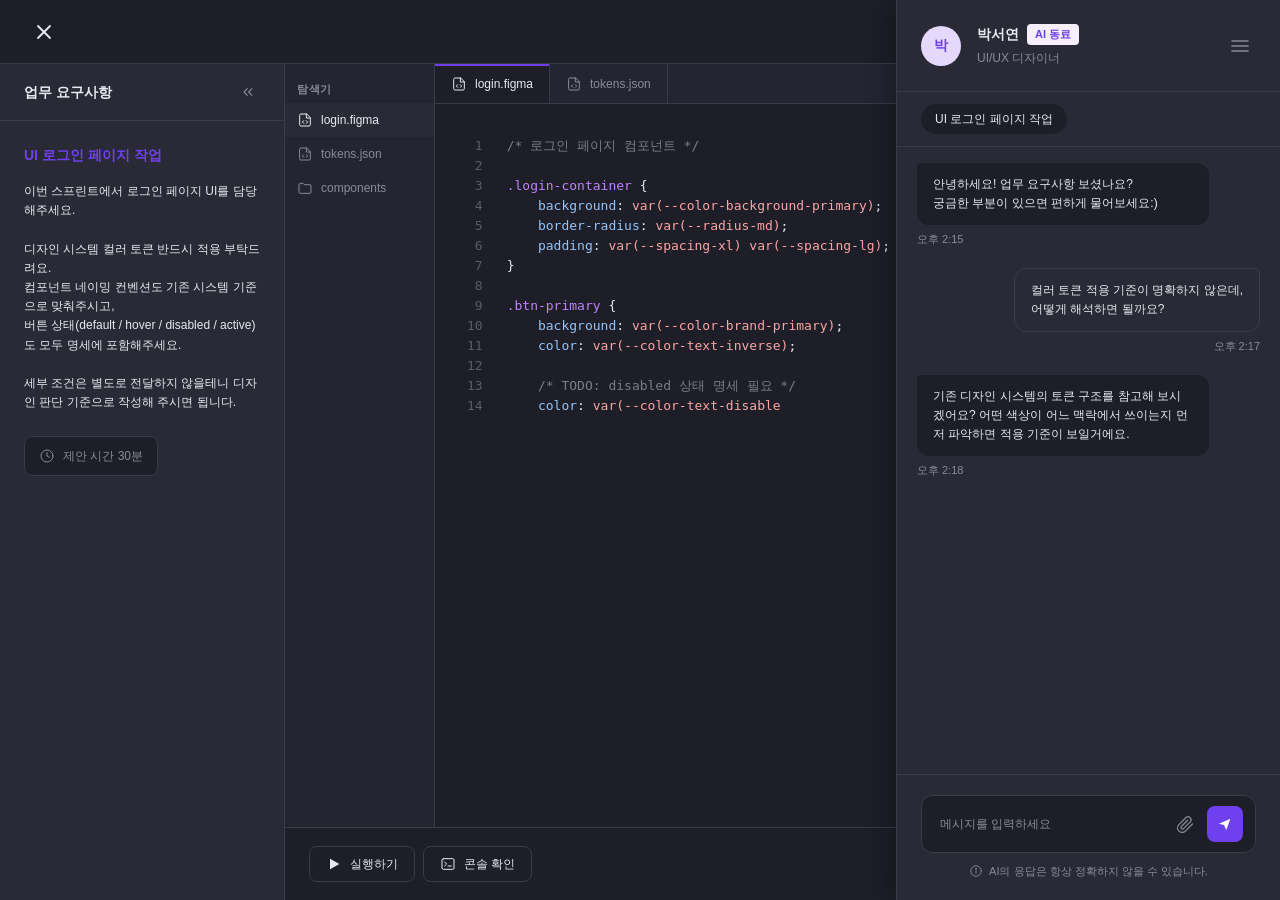
==== commit eeded395: "html 수정" ====
--- a/AI-chat.html
+++ b/AI-chat.html
@@ -3,7 +3,7 @@
 <head>
   <meta charset="UTF-8">
   <meta name="viewport" content="width=device-width, initial-scale=1.0">
-  <title>S4 - AI 다이렉트 메시지</title>
+  <title>AI 실무 시뮬레이터</title>
   <link rel="stylesheet" href="css/tokens.css">
   <link rel="stylesheet" href="css/common.css">
   <link rel="stylesheet" href="css/s3.css">
@@ -12,8 +12,9 @@
 </head>
 <body>
   <div class="editor-app">
+    <!-- NavBar -->
     <header class="editor-navbar">
-      <a href="s3-editor.html" class="editor-navbar__close" aria-label="닫기">
+      <a href="index.html" class="editor-navbar__close" aria-label="닫기">
         <svg xmlns="http://www.w3.org/2000/svg" class="icon icon-lg" viewBox="0 0 24 24" fill="none" stroke="currentColor" stroke-width="1.8" stroke-linecap="round" stroke-linejoin="round"><line x1="6" y1="6" x2="18" y2="18"/><line x1="18" y1="6" x2="6" y2="18"/></svg>
       </a>
       <div class="editor-navbar__timer">
@@ -22,7 +23,8 @@
       </div>
     </header>
 
-    <div class="editor" style="position: relative;">
+    <!-- Body -->
+    <div class="editor">
       <!-- Requirements Panel -->
       <aside class="editor__req-panel">
         <div class="editor__req-header">
@@ -47,9 +49,10 @@
         </div>
       </aside>
 
-      <!-- Main Editor (dimmed) -->
+      <!-- Main Editor -->
       <section class="editor__main">
         <div class="editor__workspace">
+          <!-- File Tree -->
           <nav class="editor__file-tree">
             <div class="editor__file-tree-title">탐색기</div>
             <div class="editor__file-tree-item editor__file-tree-item--active">
@@ -68,6 +71,7 @@
             </div>
           </nav>
 
+          <!-- Code Pane -->
           <div class="editor__pane">
             <div class="editor__tabs">
               <div class="editor__tab editor__tab--active">
@@ -97,8 +101,7 @@
 11<br>
 12<br>
 13<br>
-14
-</div>
+14</div>
                 <div class="editor__code"><span class="tok-comment">/* 로그인 페이지 컴포넌트 */</span>
 
 <span class="tok-selector">.login-container</span> {
@@ -115,6 +118,15 @@
     <span class="tok-property">color</span>: <span class="tok-value">var(--color-text-disable</span>
 </div>
               </div>
+
+              <a href="#" class="editor__floating-ai" data-open-chat>
+                AI에게 질문하기
+                <span class="editor__floating-ai-bubble">
+                  <svg xmlns="http://www.w3.org/2000/svg" class="icon icon-sm" width="13" height="14" viewBox="0 0 13 14" fill="none" aria-hidden="true">
+                    <path d="M5.33333 8.66667H6.66667L6.76667 7.83333C6.85556 7.8 6.93611 7.76111 7.00833 7.71667C7.08056 7.67222 7.14444 7.62222 7.2 7.56667L7.96667 7.9L8.63333 6.76667L7.96667 6.26667C7.98889 6.17778 8 6.08889 8 6C8 5.91111 7.98889 5.82222 7.96667 5.73333L8.63333 5.23333L7.96667 4.1L7.2 4.43333C7.14444 4.37778 7.08056 4.32778 7.00833 4.28333C6.93611 4.23889 6.85556 4.2 6.76667 4.16667L6.66667 3.33333H5.33333L5.23333 4.16667C5.14444 4.2 5.06389 4.23889 4.99167 4.28333C4.91944 4.32778 4.85556 4.37778 4.8 4.43333L4.03333 4.1L3.36667 5.23333L4.03333 5.73333C4.01111 5.82222 4 5.91111 4 6C4 6.08889 4.01111 6.17778 4.03333 6.26667L3.36667 6.76667L4.03333 7.9L4.8 7.56667C4.85556 7.62222 4.91944 7.67222 4.99167 7.71667C5.06389 7.76111 5.14444 7.8 5.23333 7.83333L5.33333 8.66667V8.66667M6 7C5.72222 7 5.48611 6.90278 5.29167 6.70833C5.09722 6.51389 5 6.27778 5 6C5 5.72222 5.09722 5.48611 5.29167 5.29167C5.48611 5.09722 5.72222 5 6 5C6.27778 5 6.51389 5.09722 6.70833 5.29167C6.90278 5.48611 7 5.72222 7 6C7 6.27778 6.90278 6.51389 6.70833 6.70833C6.51389 6.90278 6.27778 7 6 7V7M2 13.3333V10.4667C1.36667 9.88889 0.875 9.21389 0.525 8.44167C0.175 7.66944 0 6.85556 0 6C0 4.33333 0.583333 2.91667 1.75 1.75C2.91667 0.583333 4.33333 0 6 0C7.38889 0 8.61944 0.408333 9.69167 1.225C10.7639 2.04167 11.4611 3.10556 11.7833 4.41667L12.65 7.83333C12.7056 8.04444 12.6667 8.23611 12.5333 8.40833C12.4 8.58056 12.2222 8.66667 12 8.66667H10.6667V10.6667C10.6667 11.0333 10.5361 11.3472 10.275 11.6083C10.0139 11.8694 9.7 12 9.33333 12H8V13.3333H2V13.3333" fill="currentColor"/>
+                  </svg>
+                </span>
+              </a>
             </div>
           </div>
         </div>
@@ -130,14 +142,15 @@
               콘솔 확인
             </button>
           </div>
+          <div class="editor__action-group">
+            <button class="editor-btn editor-btn--ghost">임시 저장하기</button>
+            <a href="complete.html" class="editor-btn editor-btn--primary">최종 제출하기</a>
+          </div>
         </div>
       </section>
 
-      <!-- Dim overlay -->
-      <div class="editor__dim-overlay"></div>
-
-      <!-- AI Chat Panel -->
-      <aside class="aside-chat">
+      <!-- AI Chat Panel (초기에는 닫힘 상태로 시작, 로드 직후 우→좌 슬라이드 인) -->
+      <aside class="aside-chat is-closed">
         <header class="aside-chat__header">
           <div class="avatar avatar--purple">박</div>
           <div class="aside-chat__header-info">
@@ -158,7 +171,7 @@
 
         <div class="aside-chat__body">
           <div class="chat-msg chat-msg--ai">
-            <div class="chat-msg__bubble">안녕하세요\! 업무 요구사항 보셨나요?<br>궁금한 부분이 있으면 편하게 물어보세요:)</div>
+            <div class="chat-msg__bubble">안녕하세요! 업무 요구사항 보셨나요?<br>궁금한 부분이 있으면 편하게 물어보세요:)</div>
             <div class="chat-msg__time">오후 2:15</div>
           </div>
           <div class="chat-msg chat-msg--user">
@@ -189,6 +202,38 @@
       </aside>
     </div>
   </div>
+
   <script src="js/main.js"></script>
+  <script>
+    document.addEventListener('DOMContentLoaded', () => {
+      const asideChat = document.querySelector('.aside-chat');
+      const floatingAI = document.querySelector('[data-open-chat]');
+      if (!asideChat) return;
+
+      // 페이지 진입 시 우측 → 좌측으로 슬라이드 인
+      // (초기 is-closed 상태에서 transform:translateX(100%) 적용 후, 클래스 제거로 translateX(0)으로 전환)
+      setTimeout(() => {
+        asideChat.classList.remove('is-closed');
+      }, 50);
+
+      // aside-chat 바깥 클릭 시 우측으로 닫힘
+      document.addEventListener('click', (event) => {
+        if (asideChat.classList.contains('is-closed')) return;
+        if (asideChat.contains(event.target)) return;
+        // 플로팅 "AI에게 질문하기" 버튼은 열기 용도이므로 닫기에서 제외
+        if (floatingAI && floatingAI.contains(event.target)) return;
+
+        asideChat.classList.add('is-closed');
+      });
+
+      // "AI에게 질문하기" 클릭 시 패널 다시 열기
+      if (floatingAI) {
+        floatingAI.addEventListener('click', (event) => {
+          event.preventDefault();
+          asideChat.classList.remove('is-closed');
+        });
+      }
+    });
+  </script>
 </body>
 </html>
--- a/css/s4.css
+++ b/css/s4.css
@@ -22,6 +22,20 @@
   flex-direction: column;
   z-index: 20;
   box-shadow: -8px 0 24px rgba(0, 0, 0, 0.25);
+  transition: transform 0.3s ease;
+}
+
+.aside-chat.is-closed {
+  transform: translateX(100%);
+  box-shadow: none;
+}
+
+.editor__dim-overlay {
+  transition: opacity 0.3s ease;
+}
+
+.editor__dim-overlay.is-hidden {
+  opacity: 0;
 }
 
 .aside-chat__header {
